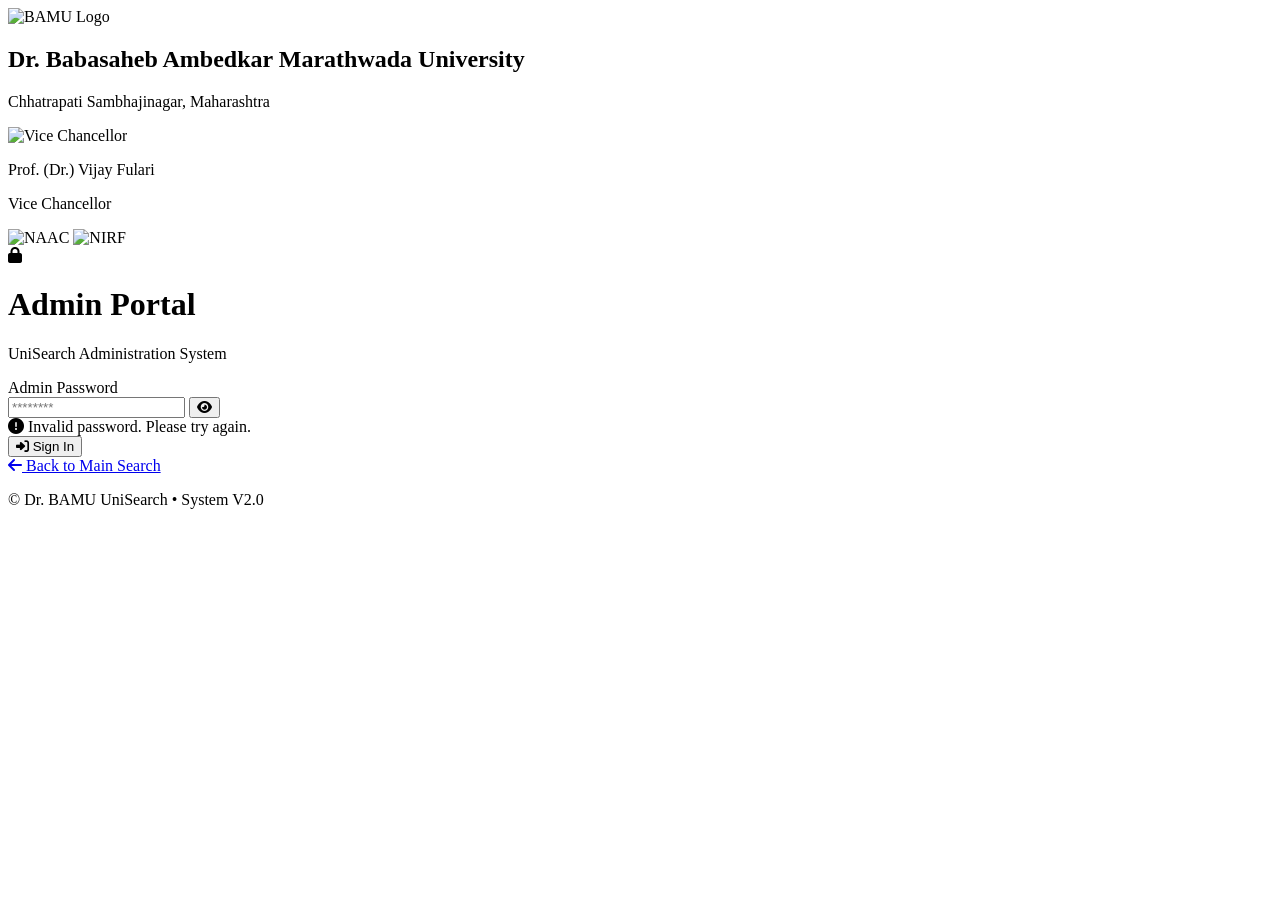
==== public/admin.html @ 5a40212c "Polish UniSearch UI and API flows" ====
<!DOCTYPE html>
<html lang="en">
<head>
  <meta charset="UTF-8">
  <meta name="viewport" content="width=device-width, initial-scale=1.0">
  <title>Admin Login | UniSearch Dr. BAMU</title>
  <link href="https://fonts.googleapis.com/css2?family=Inter:wght@400;600;700;800&display=swap" rel="stylesheet">
  <link rel="stylesheet" href="https://cdnjs.cloudflare.com/ajax/libs/font-awesome/6.5.0/css/all.min.css">
  <script src="https://cdn.tailwindcss.com"></script>
  <link rel="stylesheet" href="/assets/css/style.css">
</head>
<body class="bg-gray-100">

<div class="min-h-screen flex flex-col md:flex-row shadow-2xl overflow-hidden">
    <!-- Left: Branding -->
    <div class="md:w-1/2 relative bg-navy overflow-hidden flex flex-col items-center justify-center p-12 text-center text-white">
        <div class="absolute inset-0 z-0 bg-cover bg-center opacity-25" 
             style="background-image: url('/assets/img/campus-hero.jpg');">
        </div>
        <div class="absolute inset-0 z-10 bg-navy opacity-80"></div>
        
        <div class="relative z-20 space-y-8 max-w-lg">
            <img src="/assets/img/bamu-logo.png" alt="BAMU Logo" class="h-24 mx-auto mb-4 filter brightness-125">
            <h2 class="text-2xl font-black leading-tight uppercase tracking-widest">
                Dr. Babasaheb Ambedkar Marathwada University
            </h2>
            <p class="text-gray-300 font-medium">Chhatrapati Sambhajinagar, Maharashtra</p>
            
            <!-- VC Photo -->
            <div class="mt-8">
                <img src="/assets/img/vc-photo.jpg" 
                     class="h-32 w-32 rounded-full border-4 border-orange mx-auto shadow-2xl object-cover" 
                     alt="Vice Chancellor">
                <p class="mt-4 font-bold text-sm">Prof. (Dr.) Vijay Fulari</p>
                <p class="text-xs text-orange font-bold uppercase tracking-wider">Vice Chancellor</p>
            </div>
            
            <div class="flex justify-center gap-6 mt-12 bg-white/10 p-4 rounded-xl backdrop-blur-md">
                <img src="/assets/img/naac-grade.png" class="h-14" alt="NAAC">
                <img src="/assets/img/nirf-ranking.png" class="h-14" alt="NIRF">
            </div>
        </div>
    </div>

    <!-- Right: Login Form -->
    <div class="md:w-1/2 bg-white flex items-center justify-center p-12">
        <div id="loginCard" class="w-full max-w-sm space-y-8 animate-fade-in">
            <div class="text-center">
                <div class="w-16 h-16 bg-blue-50 text-navy rounded-2xl flex items-center justify-center mx-auto mb-4 text-2xl shadow-inner">
                    <i class="fa fa-lock"></i>
                </div>
                <h1 class="text-3xl font-black text-navy">Admin Portal</h1>
                <p class="text-gray-500 font-medium mt-1">UniSearch Administration System</p>
            </div>

            <div class="space-y-6">
                <div>
                   <label class="text-xs font-black text-gray-400 uppercase tracking-widest block mb-2">Admin Password</label>
                   <div class="relative">
                      <input type="password" id="passwordInput" 
                        class="w-full h-14 bg-gray-50 border-2 border-gray-100 rounded-xl px-5 text-navy font-bold focus:border-orange focus:bg-white outline-none transition-all pr-12"
                        placeholder="********">
                      <button onclick="togglePassword()" class="absolute right-4 top-1/2 -translate-y-1/2 text-gray-400 hover:text-navy transition-colors">
                        <i id="eyeIcon" class="fa fa-eye"></i>
                      </button>
                   </div>
                </div>

                <div id="loginError" class="hidden p-4 bg-red-50 text-red-600 rounded-xl text-xs font-bold border border-red-100 flex items-center gap-3">
                   <i class="fa fa-exclamation-circle"></i>
                   <span id="loginErrorMsg">Invalid password. Please try again.</span>
                </div>

                <button id="loginBtn" onclick="doLogin()" 
                    class="w-full h-14 bg-navy text-white rounded-xl font-bold hover:bg-orange transition-all shadow-xl shadow-navy/20 flex items-center justify-center gap-3">
                    <i class="fa fa-sign-in-alt"></i> Sign In
                </button>
            </div>

            <div class="text-center">
                <a href="/" class="text-sm font-bold text-navy hover:text-orange transition-colors">
                    <i class="fa fa-arrow-left mr-2"></i> Back to Main Search
                </a>
            </div>
            
            <p class="text-center text-[10px] text-gray-400 font-bold uppercase tracking-widest pt-12 border-t border-gray-100">
                &copy; Dr. BAMU UniSearch &bull; System V2.0
            </p>
        </div>
    </div>
</div>

<script>
async function doLogin() {
  const btn = document.getElementById('loginBtn');
  const err = document.getElementById('loginError');
  const msg = document.getElementById('loginErrorMsg');
  const pwd = document.getElementById('passwordInput').value.trim();

  if (!pwd) {
    showError('Please enter the password');
    return;
  }

  btn.disabled = true;
  btn.innerHTML = '<i class="fa fa-spinner fa-spin"></i> Signing in...';
  err.className = 'hidden';

  try {
    const res = await fetch('/api/login', {
      method: 'POST',
      headers: { 'Content-Type': 'application/json' },
      body: JSON.stringify({ password: pwd })
    });

    const data = await res.json();

    if (res.ok && data.token) {
      localStorage.setItem('uni_admin_token', data.token);
      window.location.href = '/dashboard';
    } else {
      showError(data.error || 'Invalid password');
      const card = document.getElementById('loginCard');
      card.classList.add('animate-shake');
      setTimeout(() => card.classList.remove('animate-shake'), 400);
    }
  } catch (e) {
    showError('Connection error. Please try again.');
  } finally {
    btn.disabled = false;
    btn.innerHTML = '<i class="fa fa-sign-in-alt"></i> Sign In';
  }
}

function showError(m) {
  const err = document.getElementById('loginError');
  const msg = document.getElementById('loginErrorMsg');
  msg.textContent = m;
  err.className = 'p-4 bg-red-50 text-red-600 rounded-xl text-xs font-bold border border-red-100 flex items-center gap-3 animate-fade-in';
}

function togglePassword() {
  const input = document.getElementById('passwordInput');
  const icon  = document.getElementById('eyeIcon');
  if (input.type === 'password') {
    input.type = 'text';
    icon.className = 'fa fa-eye-slash';
  } else {
    input.type = 'password';
    icon.className = 'fa fa-eye';
  }
}

document.getElementById('passwordInput').addEventListener('keydown', e => {
  if (e.key === 'Enter') doLogin();
});
</script>

<style>
@keyframes fade-in { from { opacity: 0; transform: translateY(10px); } to { opacity: 1; transform: translateY(0); } }
.animate-fade-in { animation: fade-in 0.4s ease forwards; }

@keyframes shake { 0%, 100% { transform: translateX(0); } 25%, 75% { transform: translateX(-8px); } 50% { transform: translateX(8px); } }
.animate-shake { animation: shake 0.4s ease; }
</style>

</body>
</html>
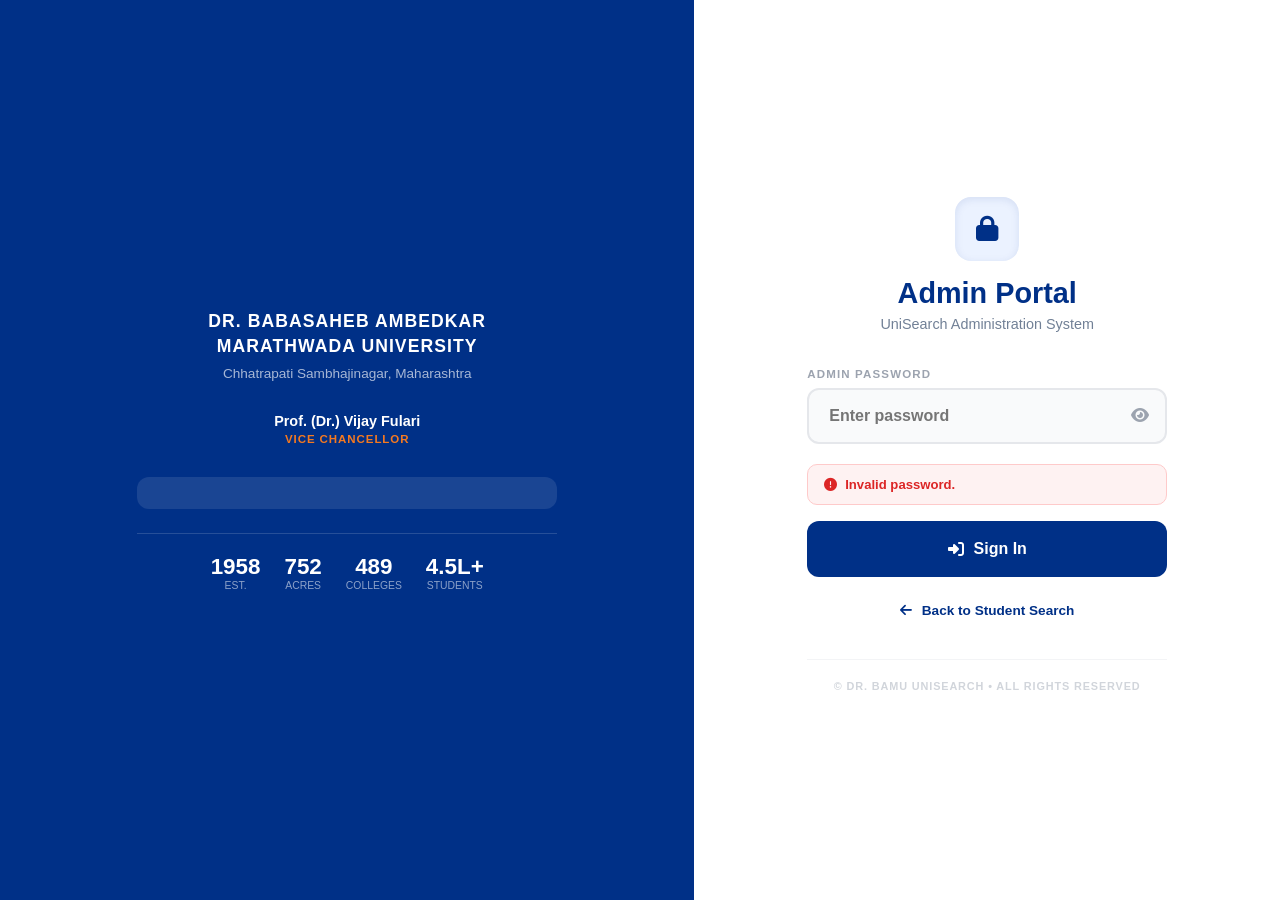
==== commit 52624067: "Enhance admin login page with styles and scripts Added custom styles for the admin login page, inclu" ====
--- a/public/admin.html
+++ b/public/admin.html
@@ -8,161 +8,302 @@
   <link rel="stylesheet" href="https://cdnjs.cloudflare.com/ajax/libs/font-awesome/6.5.0/css/all.min.css">
   <script src="https://cdn.tailwindcss.com"></script>
   <link rel="stylesheet" href="/assets/css/style.css">
+  <style>
+    body { font-family: 'Inter', sans-serif; }
+    .bg-navy  { background-color: #003087; }
+    .text-navy { color: #003087; }
+    .text-orange { color: #F47920; }
+    .border-orange { border-color: #F47920; }
+    .hover\:bg-orange:hover { background-color: #F47920; }
+    .focus\:border-orange:focus { border-color: #F47920; }
+    @keyframes fade-in {
+      from { opacity: 0; transform: translateY(12px); }
+      to   { opacity: 1; transform: translateY(0); }
+    }
+    @keyframes shake {
+      0%,100% { transform: translateX(0); }
+      20%,60% { transform: translateX(-8px); }
+      40%,80% { transform: translateX(8px); }
+    }
+    .animate-fade-in { animation: fade-in 0.4s ease forwards; }
+    .do-shake { animation: shake 0.4s ease; }
+    #loginError { display: none; }
+    .login-btn {
+      width: 100%; height: 56px;
+      background: #003087; color: white;
+      border: none; border-radius: 12px;
+      font-size: 1rem; font-weight: 700;
+      cursor: pointer; transition: background 0.2s;
+      display: flex; align-items: center;
+      justify-content: center; gap: 10px;
+    }
+    .login-btn:hover { background: #F47920; }
+    .login-btn:disabled { opacity: 0.7; cursor: not-allowed; }
+    .pwd-input {
+      width: 100%; height: 56px;
+      background: #F9FAFB;
+      border: 2px solid #E5E7EB;
+      border-radius: 12px;
+      padding: 0 48px 0 20px;
+      font-size: 1rem; font-weight: 600;
+      color: #003087; outline: none;
+      transition: border-color 0.2s;
+      box-sizing: border-box;
+    }
+    .pwd-input:focus { border-color: #F47920; background: #fff; }
+  </style>
 </head>
-<body class="bg-gray-100">
-
-<div class="min-h-screen flex flex-col md:flex-row shadow-2xl overflow-hidden">
-    <!-- Left: Branding -->
-    <div class="md:w-1/2 relative bg-navy overflow-hidden flex flex-col items-center justify-center p-12 text-center text-white">
-        <div class="absolute inset-0 z-0 bg-cover bg-center opacity-25" 
-             style="background-image: url('/assets/img/campus-hero.jpg');">
-        </div>
-        <div class="absolute inset-0 z-10 bg-navy opacity-80"></div>
-        
-        <div class="relative z-20 space-y-8 max-w-lg">
-            <img src="/assets/img/bamu-logo.png" alt="BAMU Logo" class="h-24 mx-auto mb-4 filter brightness-125">
-            <h2 class="text-2xl font-black leading-tight uppercase tracking-widest">
-                Dr. Babasaheb Ambedkar Marathwada University
-            </h2>
-            <p class="text-gray-300 font-medium">Chhatrapati Sambhajinagar, Maharashtra</p>
-            
-            <!-- VC Photo -->
-            <div class="mt-8">
-                <img src="/assets/img/vc-photo.jpg" 
-                     class="h-32 w-32 rounded-full border-4 border-orange mx-auto shadow-2xl object-cover" 
-                     alt="Vice Chancellor">
-                <p class="mt-4 font-bold text-sm">Prof. (Dr.) Vijay Fulari</p>
-                <p class="text-xs text-orange font-bold uppercase tracking-wider">Vice Chancellor</p>
-            </div>
-            
-            <div class="flex justify-center gap-6 mt-12 bg-white/10 p-4 rounded-xl backdrop-blur-md">
-                <img src="/assets/img/naac-grade.png" class="h-14" alt="NAAC">
-                <img src="/assets/img/nirf-ranking.png" class="h-14" alt="NIRF">
-            </div>
-        </div>
+<body style="background:#F0F4FF;margin:0">
+
+<!-- Auth guard -->
+<script>
+  if (localStorage.getItem('uni_admin_token')) {
+    window.location.href = '/dashboard';
+  }
+</script>
+
+<div style="min-height:100vh;display:flex;flex-direction:row">
+
+  <!-- LEFT PANEL — BAMU Branding -->
+  <div style="width:55%;background:#003087;position:relative;
+    display:flex;flex-direction:column;align-items:center;
+    justify-content:center;padding:48px;text-align:center;
+    color:white;overflow:hidden">
+
+    <!-- Background image -->
+    <div style="position:absolute;inset:0;
+      background:url('/assets/img/campus-hero.jpg') center/cover no-repeat;
+      opacity:0.2;z-index:0"></div>
+    <div style="position:absolute;inset:0;background:#003087;opacity:0.75;z-index:1"></div>
+
+    <!-- Content -->
+    <div style="position:relative;z-index:2;max-width:420px">
+      <!-- BAMU Logo -->
+      <img src="/assets/img/bamu-logo.png"
+           alt="BAMU"
+           style="height:90px;margin:0 auto 16px;display:block;filter:brightness(1.2)"
+           onerror="this.style.display='none'">
+
+      <h2 style="font-size:1.1rem;font-weight:800;
+        letter-spacing:0.06em;text-transform:uppercase;
+        line-height:1.4;margin:0 0 8px">
+        Dr. Babasaheb Ambedkar Marathwada University
+      </h2>
+      <p style="color:rgba(255,255,255,0.65);font-size:0.85rem;margin:0 0 32px">
+        Chhatrapati Sambhajinagar, Maharashtra
+      </p>
+
+      <!-- VC Photo -->
+      <img src="/assets/img/vc-photo.jpg"
+           alt="Vice Chancellor"
+           style="width:110px;height:110px;border-radius:50%;
+           border:4px solid #F47920;object-fit:cover;
+           margin:0 auto 12px;display:block;box-shadow:0 4px 20px rgba(0,0,0,0.3)"
+           onerror="this.style.display='none'">
+      <p style="font-weight:700;font-size:0.9rem;margin:0 0 4px">
+        Prof. (Dr.) Vijay Fulari
+      </p>
+      <p style="color:#F47920;font-size:0.72rem;font-weight:700;
+        text-transform:uppercase;letter-spacing:0.08em;margin:0 0 32px">
+        Vice Chancellor
+      </p>
+
+      <!-- Badges -->
+      <div style="display:flex;justify-content:center;gap:20px;
+        background:rgba(255,255,255,0.1);padding:16px;border-radius:12px">
+        <img src="/assets/img/naac-grade.png" alt="NAAC"
+             style="height:56px" onerror="this.style.display='none'">
+        <img src="/assets/img/nirf-ranking.png" alt="NIRF"
+             style="height:56px" onerror="this.style.display='none'">
+      </div>
+
+      <!-- Stats row -->
+      <div style="display:flex;justify-content:center;gap:24px;
+        margin-top:24px;padding-top:20px;
+        border-top:1px solid rgba(255,255,255,0.15)">
+        <div>
+          <div style="font-size:1.4rem;font-weight:800">1958</div>
+          <div style="font-size:0.65rem;color:rgba(255,255,255,0.55);text-transform:uppercase">Est.</div>
+        </div>
+        <div>
+          <div style="font-size:1.4rem;font-weight:800">752</div>
+          <div style="font-size:0.65rem;color:rgba(255,255,255,0.55);text-transform:uppercase">Acres</div>
+        </div>
+        <div>
+          <div style="font-size:1.4rem;font-weight:800">489</div>
+          <div style="font-size:0.65rem;color:rgba(255,255,255,0.55);text-transform:uppercase">Colleges</div>
+        </div>
+        <div>
+          <div style="font-size:1.4rem;font-weight:800">4.5L+</div>
+          <div style="font-size:0.65rem;color:rgba(255,255,255,0.55);text-transform:uppercase">Students</div>
+        </div>
+      </div>
     </div>
-
-    <!-- Right: Login Form -->
-    <div class="md:w-1/2 bg-white flex items-center justify-center p-12">
-        <div id="loginCard" class="w-full max-w-sm space-y-8 animate-fade-in">
-            <div class="text-center">
-                <div class="w-16 h-16 bg-blue-50 text-navy rounded-2xl flex items-center justify-center mx-auto mb-4 text-2xl shadow-inner">
-                    <i class="fa fa-lock"></i>
-                </div>
-                <h1 class="text-3xl font-black text-navy">Admin Portal</h1>
-                <p class="text-gray-500 font-medium mt-1">UniSearch Administration System</p>
-            </div>
-
-            <div class="space-y-6">
-                <div>
-                   <label class="text-xs font-black text-gray-400 uppercase tracking-widest block mb-2">Admin Password</label>
-                   <div class="relative">
-                      <input type="password" id="passwordInput" 
-                        class="w-full h-14 bg-gray-50 border-2 border-gray-100 rounded-xl px-5 text-navy font-bold focus:border-orange focus:bg-white outline-none transition-all pr-12"
-                        placeholder="********">
-                      <button onclick="togglePassword()" class="absolute right-4 top-1/2 -translate-y-1/2 text-gray-400 hover:text-navy transition-colors">
-                        <i id="eyeIcon" class="fa fa-eye"></i>
-                      </button>
-                   </div>
-                </div>
-
-                <div id="loginError" class="hidden p-4 bg-red-50 text-red-600 rounded-xl text-xs font-bold border border-red-100 flex items-center gap-3">
-                   <i class="fa fa-exclamation-circle"></i>
-                   <span id="loginErrorMsg">Invalid password. Please try again.</span>
-                </div>
-
-                <button id="loginBtn" onclick="doLogin()" 
-                    class="w-full h-14 bg-navy text-white rounded-xl font-bold hover:bg-orange transition-all shadow-xl shadow-navy/20 flex items-center justify-center gap-3">
-                    <i class="fa fa-sign-in-alt"></i> Sign In
-                </button>
-            </div>
-
-            <div class="text-center">
-                <a href="/" class="text-sm font-bold text-navy hover:text-orange transition-colors">
-                    <i class="fa fa-arrow-left mr-2"></i> Back to Main Search
-                </a>
-            </div>
-            
-            <p class="text-center text-[10px] text-gray-400 font-bold uppercase tracking-widest pt-12 border-t border-gray-100">
-                &copy; Dr. BAMU UniSearch &bull; System V2.0
-            </p>
-        </div>
+  </div>
+
+  <!-- RIGHT PANEL — Login Form -->
+  <div style="width:45%;background:white;display:flex;
+    align-items:center;justify-content:center;padding:48px">
+
+    <div id="loginCard" class="animate-fade-in"
+         style="width:100%;max-width:360px">
+
+      <!-- Header -->
+      <div style="text-align:center;margin-bottom:36px">
+        <div style="width:64px;height:64px;background:#EBF2FF;
+          border-radius:16px;display:flex;align-items:center;
+          justify-content:center;margin:0 auto 16px;
+          font-size:1.6rem;color:#003087;box-shadow:inset 0 2px 8px rgba(0,48,135,0.1)">
+          <i class="fa fa-lock"></i>
+        </div>
+        <h1 style="font-size:1.8rem;font-weight:800;color:#003087;margin:0 0 6px">
+          Admin Portal
+        </h1>
+        <p style="color:#718096;font-size:0.9rem;margin:0">
+          UniSearch Administration System
+        </p>
+      </div>
+
+      <!-- Form -->
+      <div style="margin-bottom:20px">
+        <label style="display:block;font-size:0.72rem;font-weight:700;
+          color:#9CA3AF;text-transform:uppercase;letter-spacing:0.1em;
+          margin-bottom:8px">
+          Admin Password
+        </label>
+        <div style="position:relative">
+          <input type="password"
+                 id="passwordInput"
+                 class="pwd-input"
+                 placeholder="Enter password"
+                 autocomplete="current-password">
+          <button onclick="togglePassword()"
+                  type="button"
+                  style="position:absolute;right:14px;top:50%;
+                  transform:translateY(-50%);background:none;border:none;
+                  color:#9CA3AF;cursor:pointer;font-size:1rem;padding:4px">
+            <i id="eyeIcon" class="fa fa-eye"></i>
+          </button>
+        </div>
+      </div>
+
+      <!-- Error box -->
+      <div id="loginError"
+           style="margin-bottom:16px;padding:12px 16px;
+           background:#FEF2F2;color:#DC2626;border-radius:10px;
+           font-size:0.82rem;font-weight:600;
+           border:1px solid #FECACA;
+           display:flex;align-items:center;gap:8px">
+        <i class="fa fa-exclamation-circle"></i>
+        <span id="loginErrorMsg">Invalid password.</span>
+      </div>
+
+      <!-- Login Button -->
+      <button id="loginBtn"
+              onclick="doLogin()"
+              class="login-btn">
+        <i class="fa fa-sign-in-alt"></i>
+        Sign In
+      </button>
+
+      <!-- Back link -->
+      <div style="text-align:center;margin-top:24px">
+        <a href="/"
+           style="font-size:0.85rem;font-weight:600;
+           color:#003087;text-decoration:none">
+          <i class="fa fa-arrow-left" style="margin-right:6px"></i>
+          Back to Student Search
+        </a>
+      </div>
+
+      <!-- Footer -->
+      <p style="text-align:center;font-size:0.68rem;color:#D1D5DB;
+        font-weight:700;text-transform:uppercase;letter-spacing:0.08em;
+        margin-top:40px;padding-top:20px;border-top:1px solid #F3F4F6">
+        &copy; Dr. BAMU UniSearch &bull; All Rights Reserved
+      </p>
     </div>
+  </div>
+
 </div>
 
 <script>
 async function doLogin() {
-  const btn = document.getElementById('loginBtn');
-  const err = document.getElementById('loginError');
-  const msg = document.getElementById('loginErrorMsg');
-  const pwd = document.getElementById('passwordInput').value.trim();
+  const btn    = document.getElementById('loginBtn');
+  const errBox = document.getElementById('loginError');
+  const errMsg = document.getElementById('loginErrorMsg');
+  const pwd    = document.getElementById('passwordInput').value.trim();
+
+  // Hide error
+  errBox.style.display = 'none';
 
   if (!pwd) {
-    showError('Please enter the password');
+    showError('Please enter your password');
     return;
   }
 
   btn.disabled = true;
   btn.innerHTML = '<i class="fa fa-spinner fa-spin"></i> Signing in...';
-  err.className = 'hidden';
 
   try {
-    const res = await fetch('/api/login', {
-      method: 'POST',
+    const response = await fetch('/api/login', {
+      method:  'POST',
       headers: { 'Content-Type': 'application/json' },
-      body: JSON.stringify({ password: pwd })
+      body:    JSON.stringify({ password: pwd })
     });
 
-    const data = await res.json();
-
-    if (res.ok && data.token) {
+    let data = {};
+    try {
+      const text = await response.text();
+      data = JSON.parse(text);
+    } catch(e) {
+      data = { error: 'Server returned invalid response' };
+    }
+
+    if (response.ok && data.token) {
       localStorage.setItem('uni_admin_token', data.token);
-      window.location.href = '/dashboard';
+      btn.innerHTML = '<i class="fa fa-check"></i> Success! Redirecting...';
+      btn.style.background = '#10B981';
+      setTimeout(() => { window.location.href = '/dashboard'; }, 500);
     } else {
-      showError(data.error || 'Invalid password');
+      showError(data.error || 'Invalid password. Default is admin123');
       const card = document.getElementById('loginCard');
-      card.classList.add('animate-shake');
-      setTimeout(() => card.classList.remove('animate-shake'), 400);
-    }
-  } catch (e) {
-    showError('Connection error. Please try again.');
+      card.classList.remove('do-shake');
+      void card.offsetWidth; // force reflow
+      card.classList.add('do-shake');
+      setTimeout(() => card.classList.remove('do-shake'), 500);
+    }
+  } catch(e) {
+    showError('Connection error: ' + e.message);
   } finally {
-    btn.disabled = false;
-    btn.innerHTML = '<i class="fa fa-sign-in-alt"></i> Sign In';
+    if (btn.style.background !== 'rgb(16, 185, 129)') {
+      btn.disabled = false;
+      btn.innerHTML = '<i class="fa fa-sign-in-alt"></i> Sign In';
+    }
   }
 }
 
-function showError(m) {
-  const err = document.getElementById('loginError');
-  const msg = document.getElementById('loginErrorMsg');
-  msg.textContent = m;
-  err.className = 'p-4 bg-red-50 text-red-600 rounded-xl text-xs font-bold border border-red-100 flex items-center gap-3 animate-fade-in';
+function showError(msg) {
+  const errBox = document.getElementById('loginError');
+  const errMsg = document.getElementById('loginErrorMsg');
+  if (errMsg) errMsg.textContent = msg;
+  else errBox.textContent = msg;
+  errBox.style.display = 'flex';
 }
 
 function togglePassword() {
-  const input = document.getElementById('passwordInput');
-  const icon  = document.getElementById('eyeIcon');
-  if (input.type === 'password') {
-    input.type = 'text';
-    icon.className = 'fa fa-eye-slash';
-  } else {
-    input.type = 'password';
-    icon.className = 'fa fa-eye';
-  }
+  const inp  = document.getElementById('passwordInput');
+  const icon = document.getElementById('eyeIcon');
+  inp.type   = inp.type === 'password' ? 'text' : 'password';
+  icon.className = inp.type === 'password' ? 'fa fa-eye' : 'fa fa-eye-slash';
 }
 
-document.getElementById('passwordInput').addEventListener('keydown', e => {
-  if (e.key === 'Enter') doLogin();
-});
+// Enter key support
+document.getElementById('passwordInput')
+  .addEventListener('keydown', e => {
+    if (e.key === 'Enter') doLogin();
+  });
 </script>
-
-<style>
-@keyframes fade-in { from { opacity: 0; transform: translateY(10px); } to { opacity: 1; transform: translateY(0); } }
-.animate-fade-in { animation: fade-in 0.4s ease forwards; }
-
-@keyframes shake { 0%, 100% { transform: translateX(0); } 25%, 75% { transform: translateX(-8px); } 50% { transform: translateX(8px); } }
-.animate-shake { animation: shake 0.4s ease; }
-</style>
 
 </body>
 </html>
